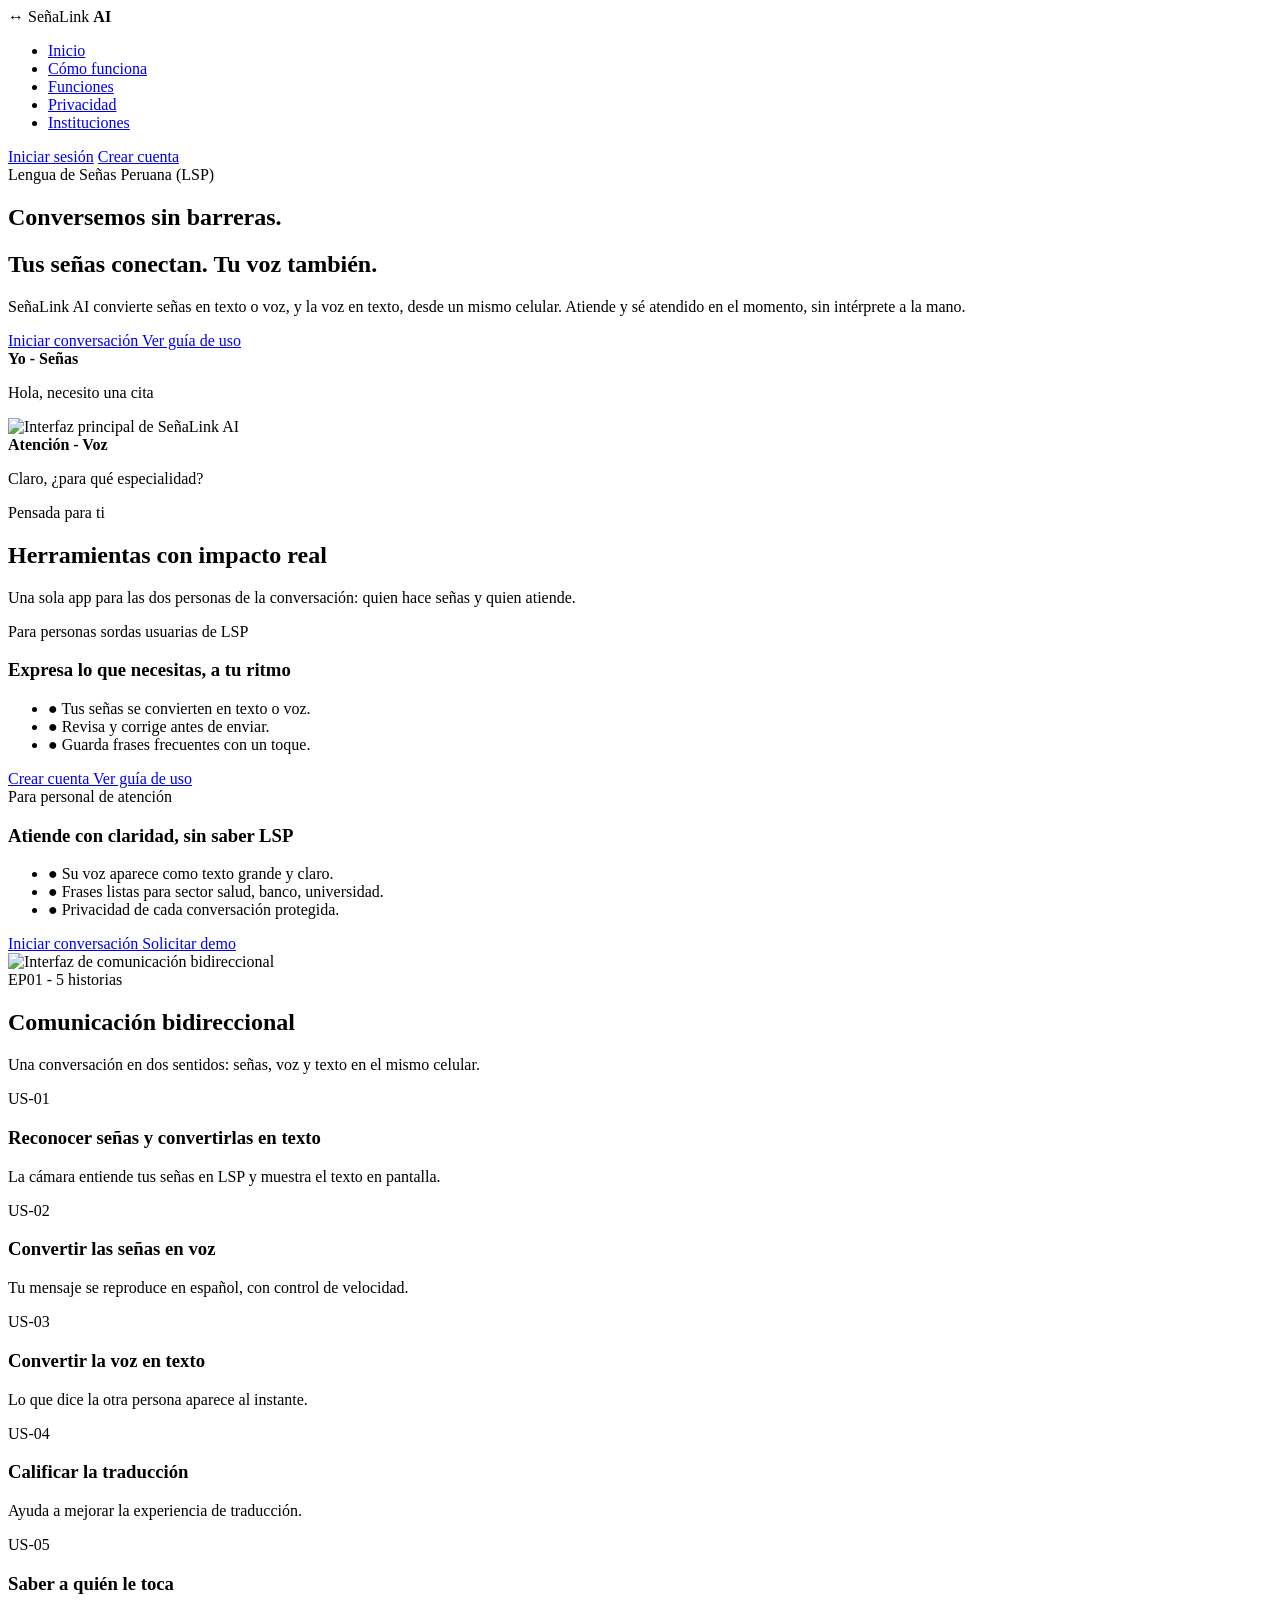
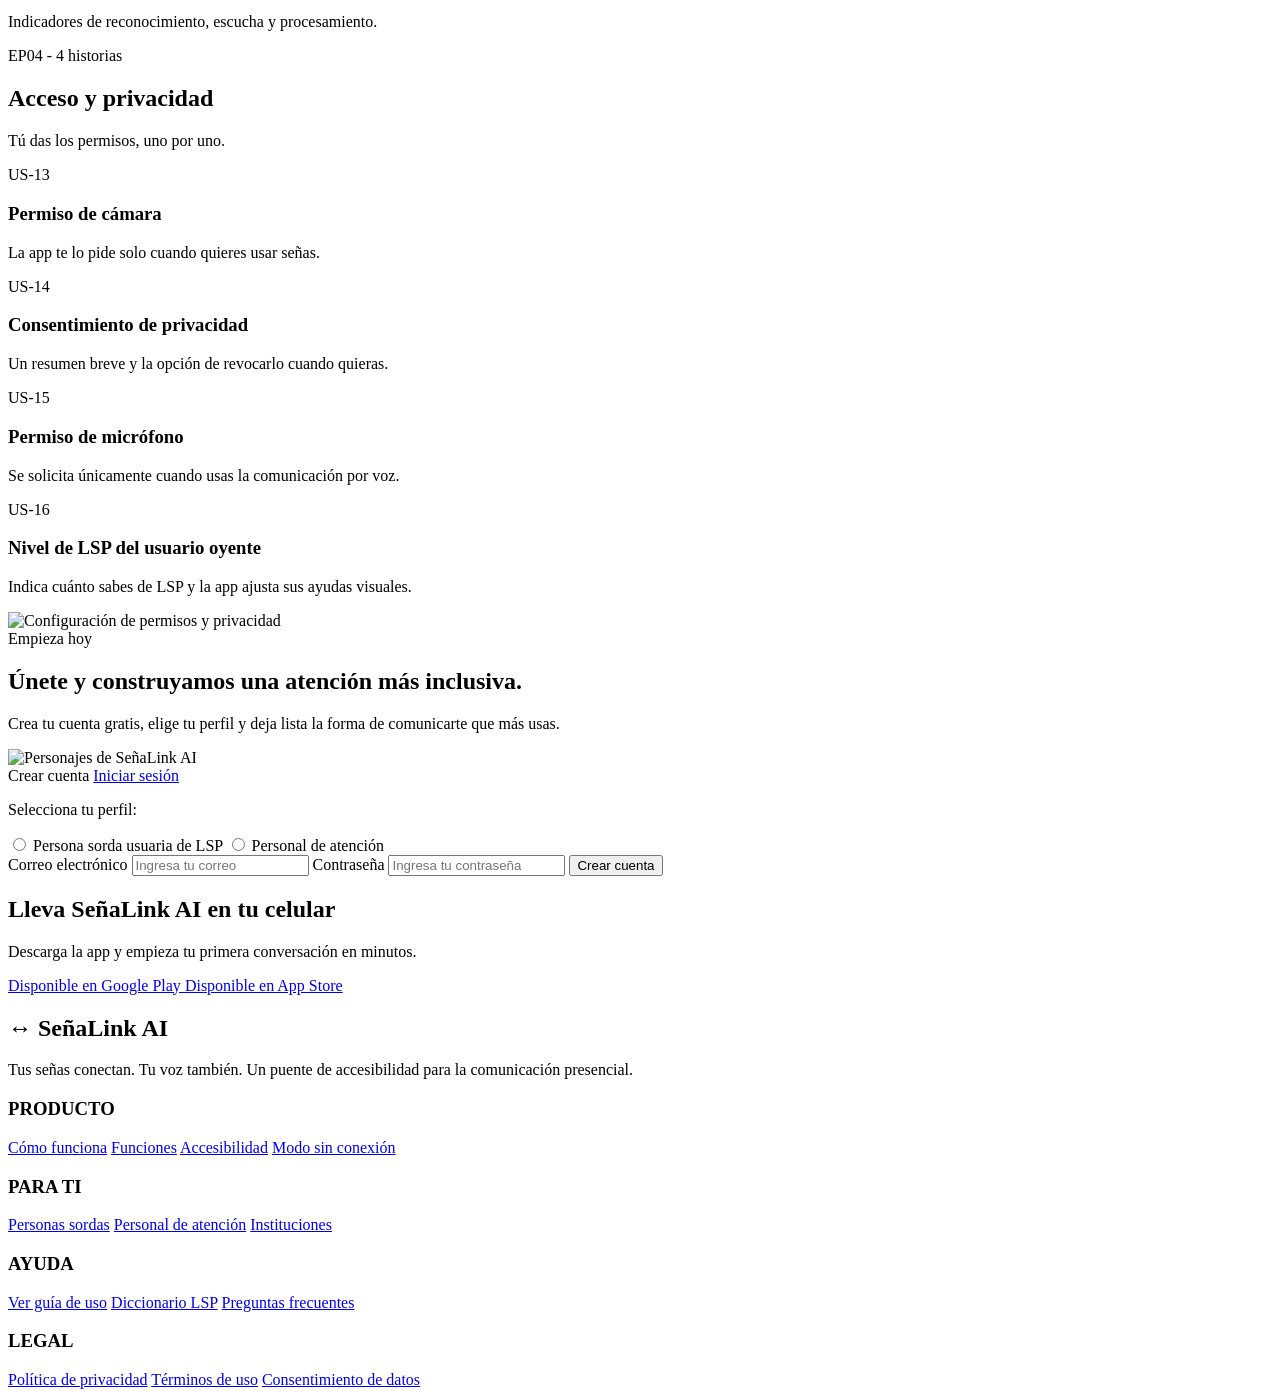
==== public/index.html @ 88b3fde5 "Move index.html to public folder" ====
<!DOCTYPE html>
<html lang="es">

<head>
    <meta charset="UTF-8">
    <meta name="viewport" content="width=device-width, initial-scale=1.0">

    <title>SeñaLink AI</title>

    <link href="https://fonts.googleapis.com/css2?family=Inter:wght@400;500;600;700&family=Roboto:wght@400;500;700&display=swap" rel="stylesheet">
<link rel="stylesheet" href="assets/styles/styles.css">
</head>

<body>

    <!-- NAVEGACION -->
    <header>
        <nav class="navegacion">

            <div class="logo">
                <span>↔</span>
                SeñaLink <strong>AI</strong>
            </div>

            <ul class="menu">
                <li><a href="#inicio">Inicio</a></li>
                <li><a href="#herramientas">Cómo funciona</a></li>
                <li><a href="#funciones">Funciones</a></li>
                <li><a href="#privacidad">Privacidad</a></li>
                <li><a href="#instituciones">Instituciones</a></li>
            </ul>

            <div class="botones-nav">
                <a href="#registro" class="boton boton-borde">Iniciar sesión</a>
                <a href="#registro" class="boton boton-azul">Crear cuenta</a>
            </div>

        </nav>
    </header>


    <!-- SECCION INICIO -->
    <section class="inicio" id="inicio">

        <div class="inicio-texto">

            <span class="etiqueta etiqueta-inicio">
                Lengua de Señas Peruana (LSP)
            </span>

            <h1>Conversemos sin barreras.</h1>

            <h2>Tus señas conectan. Tu voz también.</h2>

            <p>
                SeñaLink AI convierte señas en texto o voz,
                y la voz en texto, desde un mismo celular.
                Atiende y sé atendido en el momento,
                sin intérprete a la mano.
            </p>

            <div class="grupo-botones">
                <a href="#funciones" class="boton boton-blanco">
                    Iniciar conversación
                </a>

                <a href="#herramientas" class="boton boton-transparente">
                    Ver guía de uso
                </a>
            </div>

        </div>


        <div class="inicio-visual">

            <!-- MENSAJE VERDE -->
            <div class="mensaje mensaje-verde">
                <strong>Yo - Señas</strong>
                <p>Hola, necesito una cita</p>
            </div>

            <!-- IMAGEN PRINCIPAL DEL CELULAR -->
            <div class="inicio-imagen">
                <img src="img/Mockup1.png"
                     alt="Interfaz principal de SeñaLink AI"
                     class="imagen-mockup">
            </div>

            <!-- MENSAJE AZUL -->
            <div class="mensaje mensaje-blanco">
                <strong>Atención - Voz</strong>
                <p>Claro, ¿para qué especialidad?</p>
            </div>

        </div>

    </section>


    <!-- SECCION HERRAMIENTAS -->
    <section class="herramientas" id="herramientas">

        <div class="titulo-seccion">

            <span class="etiqueta">Pensada para ti</span>

            <h2>Herramientas con impacto real</h2>

            <p>
                Una sola app para las dos personas de la conversación:
                quien hace señas y quien atiende.
            </p>

        </div>


        <div class="tarjetas-herramientas">

            <div class="tarjeta tarjeta-celeste">

                <span class="texto-pequeno">
                    Para personas sordas usuarias de LSP
                </span>

                <h3>Expresa lo que necesitas, a tu ritmo</h3>

                <ul>
                    <li>● Tus señas se convierten en texto o voz.</li>
                    <li>● Revisa y corrige antes de enviar.</li>
                    <li>● Guarda frases frecuentes con un toque.</li>
                </ul>

                <a href="#registro" class="boton boton-azul">
                    Crear cuenta
                </a>

                <a href="#funciones" class="boton boton-blanco">
                    Ver guía de uso
                </a>

            </div>


            <div class="tarjeta tarjeta-verde">

                <span class="texto-pequeno">
                    Para personal de atención
                </span>

                <h3>Atiende con claridad, sin saber LSP</h3>

                <ul>
                    <li>● Su voz aparece como texto grande y claro.</li>
                    <li>● Frases listas para sector salud, banco, universidad.</li>
                    <li>● Privacidad de cada conversación protegida.</li>
                </ul>

                <a href="#funciones" class="boton boton-verde">
                    Iniciar conversación
                </a>

                <a href="#instituciones" class="boton boton-blanco">
                    Solicitar demo
                </a>

            </div>

        </div>

    </section>


    <!-- SECCION FUNCIONES -->
    <section class="funciones" id="funciones">

        <!-- IMAGEN DEL CELULAR -->
        <div class="funciones-imagen">

            <img src="img/Interfaz2.png"
                 alt="Interfaz de comunicación bidireccional"
                 class="imagen-interfaz">

        </div>


        <div class="funciones-texto">

            <span class="etiqueta">EP01 - 5 historias</span>

            <h2>Comunicación bidireccional</h2>

            <p>
                Una conversación en dos sentidos:
                señas, voz y texto en el mismo celular.
            </p>


            <div class="lista-funciones">

                <div class="funcion">
                    <span>US-01</span>
                    <h3>Reconocer señas y convertirlas en texto</h3>
                    <p>
                        La cámara entiende tus señas en LSP
                        y muestra el texto en pantalla.
                    </p>
                </div>


                <div class="funcion">
                    <span>US-02</span>
                    <h3>Convertir las señas en voz</h3>
                    <p>
                        Tu mensaje se reproduce en español,
                        con control de velocidad.
                    </p>
                </div>


                <div class="funcion">
                    <span>US-03</span>
                    <h3>Convertir la voz en texto</h3>
                    <p>
                        Lo que dice la otra persona
                        aparece al instante.
                    </p>
                </div>


                <div class="funcion">
                    <span>US-04</span>
                    <h3>Calificar la traducción</h3>
                    <p>
                        Ayuda a mejorar la experiencia
                        de traducción.
                    </p>
                </div>


                <div class="funcion">
                    <span>US-05</span>
                    <h3>Saber a quién le toca</h3>
                    <p>
                        Indicadores de reconocimiento,
                        escucha y procesamiento.
                    </p>
                </div>

            </div>

        </div>

    </section>


    <!-- SECCION ACCESO Y PRIVACIDAD -->
    <section class="privacidad" id="privacidad">


        <div class="privacidad-texto">

            <span class="etiqueta">EP04 - 4 historias</span>

            <h2>Acceso y privacidad</h2>

            <p>
                Tú das los permisos, uno por uno.
            </p>


            <div class="lista-funciones">

                <div class="funcion">
                    <span>US-13</span>
                    <h3>Permiso de cámara</h3>
                    <p>
                        La app te lo pide solo cuando
                        quieres usar señas.
                    </p>
                </div>


                <div class="funcion">
                    <span>US-14</span>
                    <h3>Consentimiento de privacidad</h3>
                    <p>
                        Un resumen breve y la opción
                        de revocarlo cuando quieras.
                    </p>
                </div>


                <div class="funcion">
                    <span>US-15</span>
                    <h3>Permiso de micrófono</h3>
                    <p>
                        Se solicita únicamente cuando
                        usas la comunicación por voz.
                    </p>
                </div>


                <div class="funcion">
                    <span>US-16</span>
                    <h3>Nivel de LSP del usuario oyente</h3>
                    <p>
                        Indica cuánto sabes de LSP
                        y la app ajusta sus ayudas visuales.
                    </p>
                </div>

            </div>

        </div>


        <!-- IMAGEN DE ACCESO Y PRIVACIDAD -->
        <div class="privacidad-imagen">

            <img src="img/Configuración.png"
                 alt="Configuración de permisos y privacidad"
                 class="imagen-privacidad">

        </div>

    </section>


    <!-- SECCION REGISTRO -->
    <section class="instituciones" id="instituciones">

        <div class="instituciones-texto">

            <span class="etiqueta etiqueta-inicio">
                Empieza hoy
            </span>

            <h2>Únete y construyamos una atención más inclusiva.</h2>

            <p>
                Crea tu cuenta gratis, elige tu perfil
                y deja lista la forma de comunicarte que más usas.
            </p>

            <img src="img/Jóvenes.png"
                 alt="Personajes de SeñaLink AI">

        </div>


        <div class="registro" id="registro">

            <div class="registro-pestanas">
                <span>Crear cuenta</span>
                <a href="#registro">Iniciar sesión</a>
            </div>

            <p>Selecciona tu perfil:</p>

            <div class="perfiles">

                <label>
                    <input type="radio" name="perfil">
                    Persona sorda usuaria de LSP
                </label>

                <label>
                    <input type="radio" name="perfil">
                    Personal de atención
                </label>

            </div>


            <form>

                <label>Correo electrónico</label>
                <input type="email" placeholder="Ingresa tu correo">

                <label>Contraseña</label>
                <input type="password" placeholder="Ingresa tu contraseña">

                <button type="submit" class="boton boton-verde boton-completo">
                    Crear cuenta
                </button>

            </form>

        </div>

    </section>


    <!-- SECCION DESCARGA -->
    <section class="descarga">

        <div>
            <h2>Lleva SeñaLink AI en tu celular</h2>

            <p>
                Descarga la app y empieza tu primera
                conversación en minutos.
            </p>
        </div>


        <div class="descarga-botones">

            <a href="#" class="boton boton-oscuro">
                Disponible en Google Play
            </a>

            <a href="#" class="boton boton-oscuro">
                Disponible en App Store
            </a>

        </div>

    </section>


    <!-- FOOTER -->
    <footer>

        <div class="footer-logo">

            <h2>↔ SeñaLink AI</h2>

            <p>
                Tus señas conectan. Tu voz también.
                Un puente de accesibilidad para la
                comunicación presencial.
            </p>

        </div>


        <div class="footer-columna">
            <h3>PRODUCTO</h3>
            <a href="#herramientas">Cómo funciona</a>
            <a href="#funciones">Funciones</a>
            <a href="#privacidad">Accesibilidad</a>
            <a href="#funciones">Modo sin conexión</a>
        </div>


        <div class="footer-columna">
            <h3>PARA TI</h3>
            <a href="#herramientas">Personas sordas</a>
            <a href="#instituciones">Personal de atención</a>
            <a href="#instituciones">Instituciones</a>
        </div>


        <div class="footer-columna">
            <h3>AYUDA</h3>
            <a href="#herramientas">Ver guía de uso</a>
            <a href="#privacidad">Diccionario LSP</a>
            <a href="#funciones">Preguntas frecuentes</a>
        </div>


        <div class="footer-columna">
            <h3>LEGAL</h3>
            <a href="#privacidad">Política de privacidad</a>
            <a href="#privacidad">Términos de uso</a>
            <a href="#privacidad">Consentimiento de datos</a>
        </div>

    </footer>

</body>
</html>
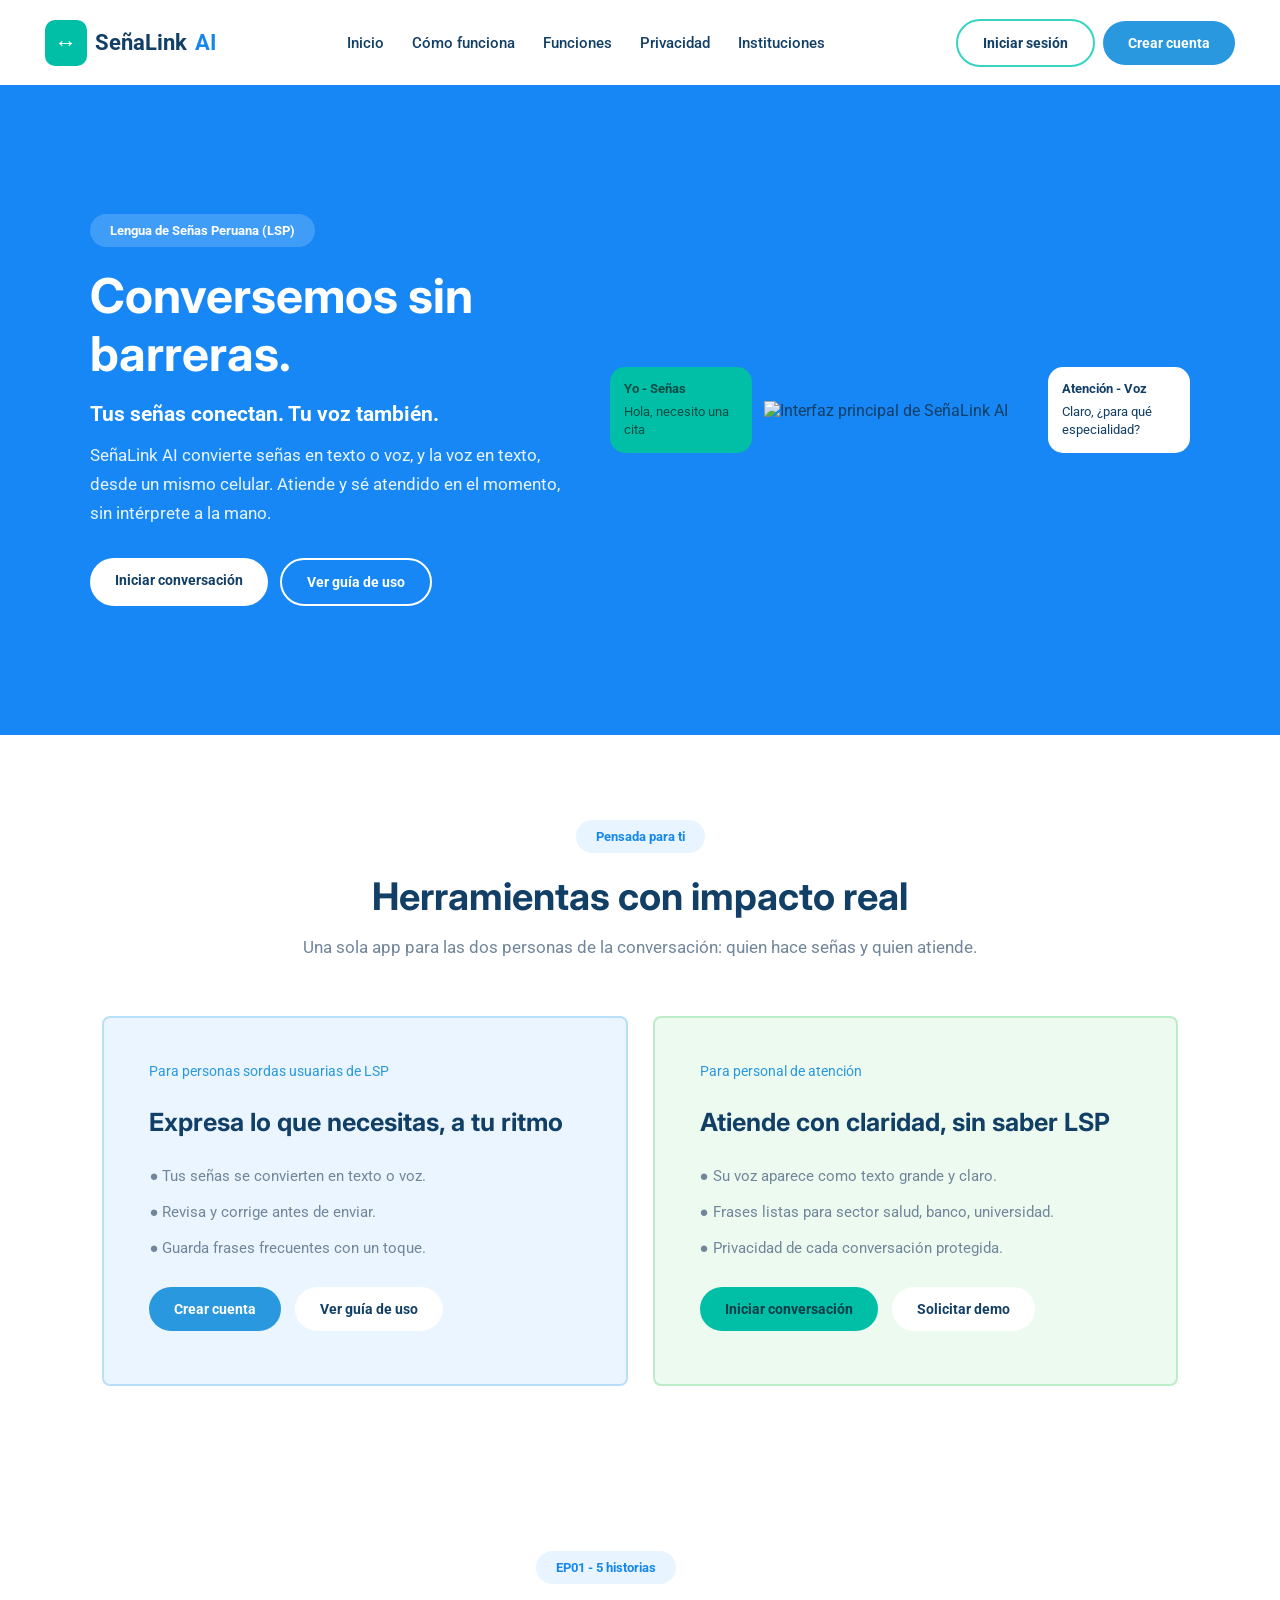
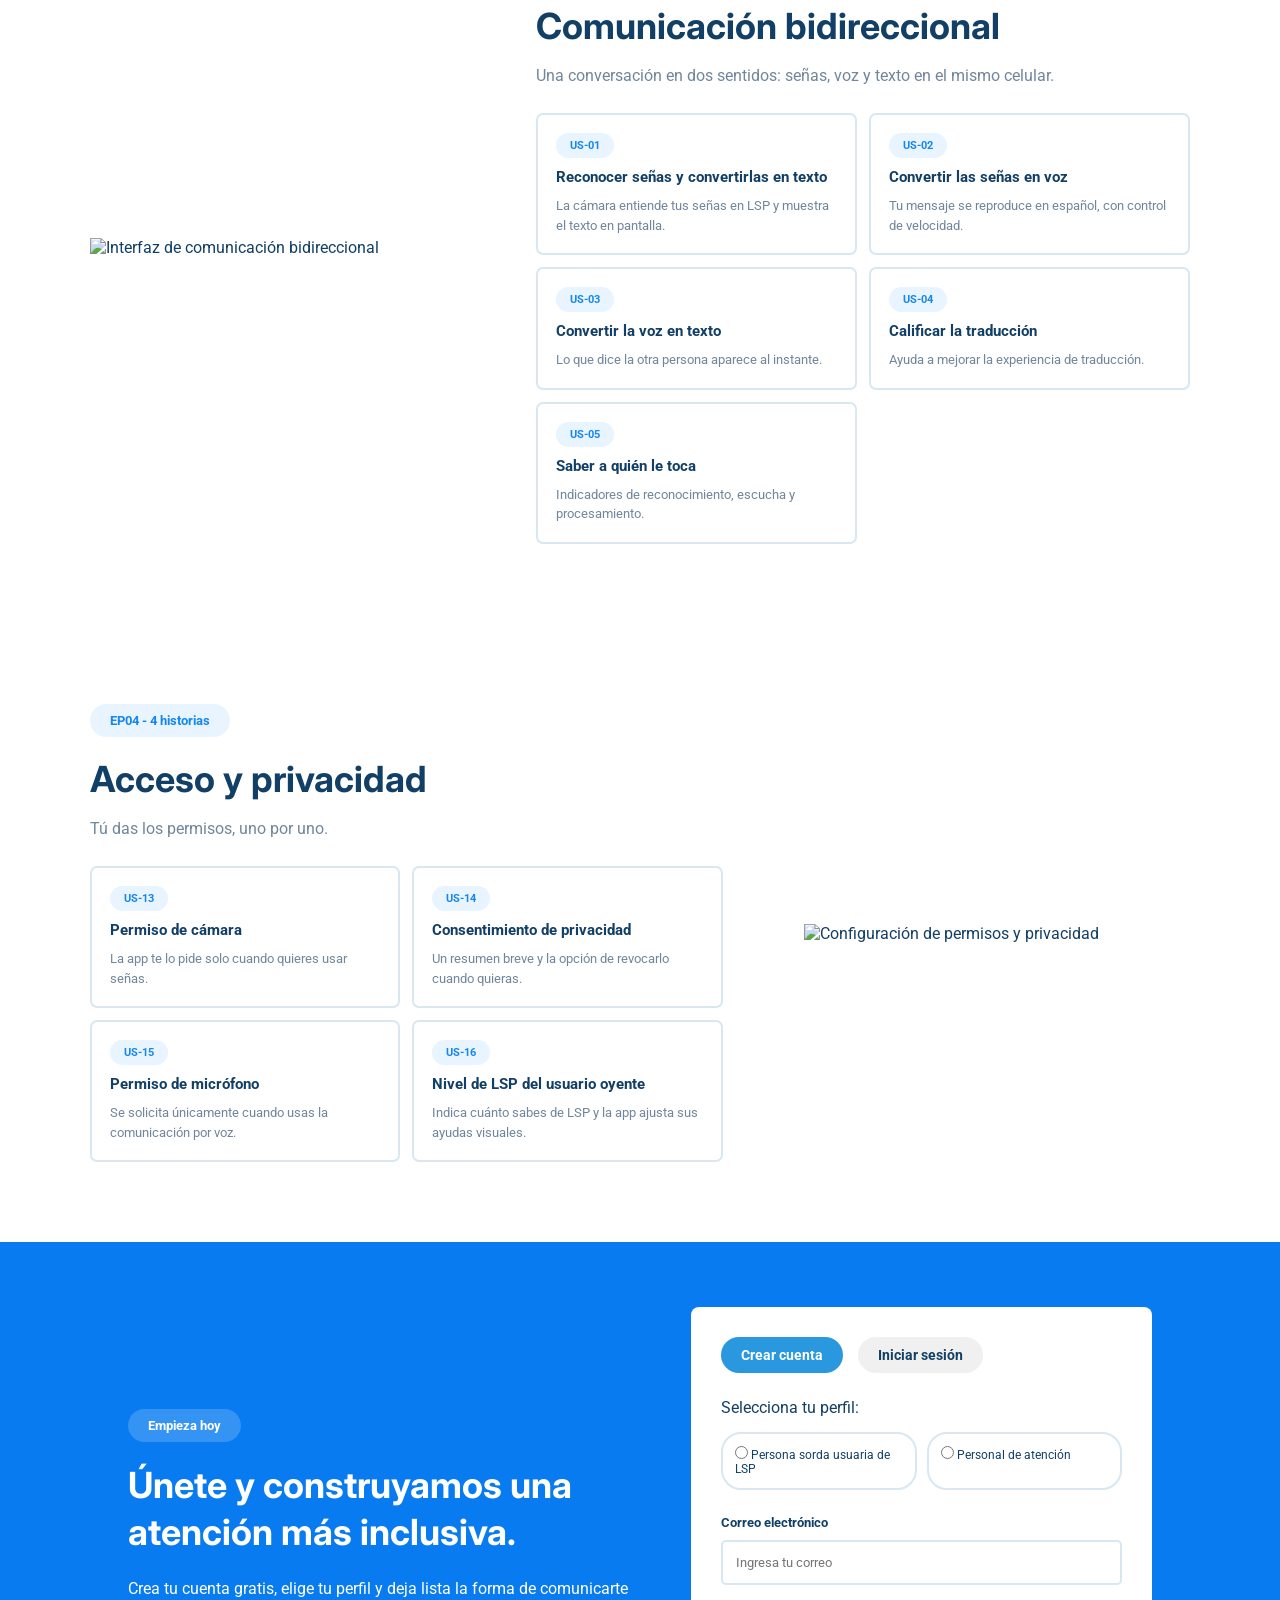
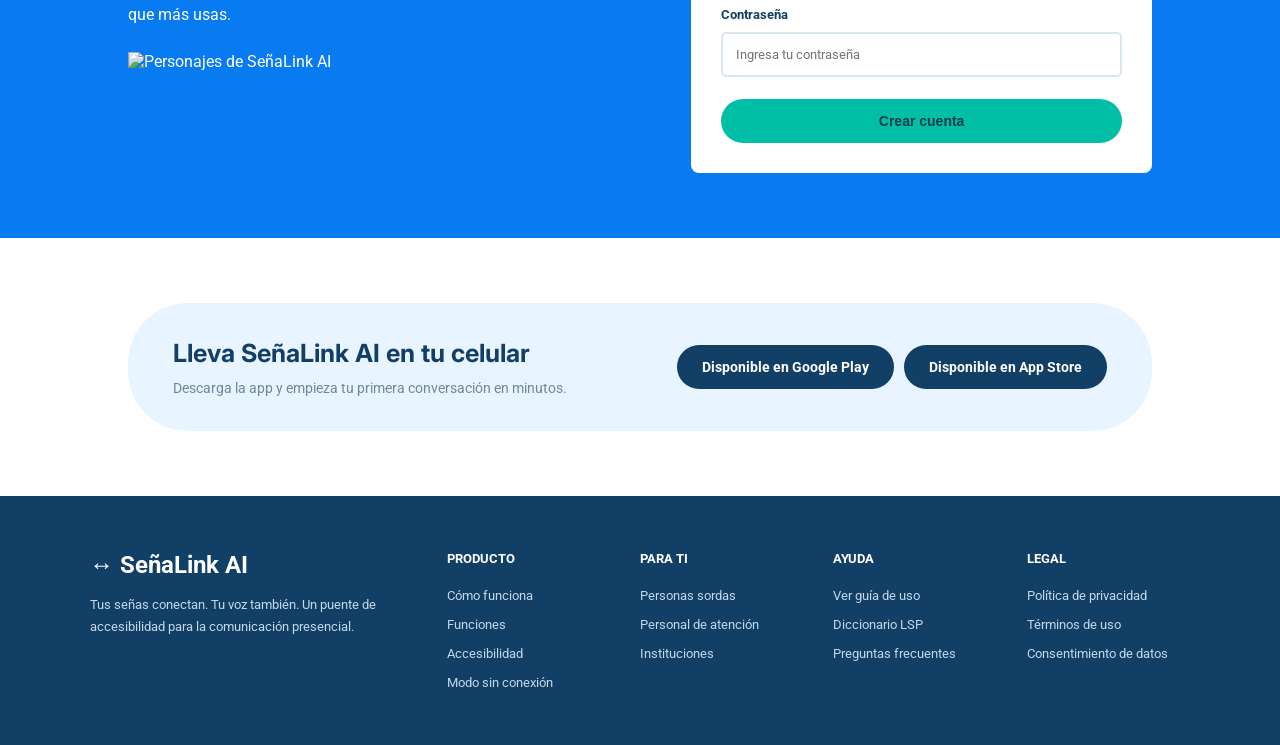
==== commit af00a5c8: "Add script tag for main.js in index.htmlnew" ====
--- a/public/index.html
+++ b/public/index.html
@@ -470,6 +470,6 @@
         </div>
 
     </footer>
-
+<script src="assets/scripts/main.js"></script>
 </body>
 </html>
--- a/public/assets/styles/styles.css
+++ b/public/assets/styles/styles.css
@@ -0,0 +1,929 @@
+
+/* =========================================
+   1. CONFIGURACION GENERAL
+========================================= */
+
+@import url('https://fonts.googleapis.com/css2?family=Inter:wght@400;500;600;700&family=Roboto:wght@400;500;700&display=swap');
+
+* {
+    margin: 0;
+    padding: 0;
+    box-sizing: border-box;
+}
+
+html {
+    scroll-behavior: smooth;
+    scroll-padding-top: 90px;
+}
+
+body {
+    font-family: 'Roboto', sans-serif;
+    color: #123F66;
+    background-color: #FFFFFF;
+}
+
+a {
+    text-decoration: none;
+    color: inherit;
+}
+
+img {
+    max-width: 100%;
+}
+
+
+/* =========================================
+   2. NAVEGACION
+========================================= */
+
+header {
+    width: 100%;
+    background-color: #FFFFFF;
+}
+
+.navegacion {
+    width: 100%;
+    min-height: 85px;
+    padding: 15px 3.5%;
+    display: flex;
+    align-items: center;
+    justify-content: space-between;
+    gap: 20px;
+}
+
+.logo {
+    display: flex;
+    align-items: center;
+    gap: 8px;
+    font-size: 22px;
+    font-weight: 700;
+    white-space: nowrap;
+}
+
+.logo span {
+    background-color: #00BFA6;
+    color: white;
+    padding: 10px;
+    border-radius: 10px;
+}
+
+.logo strong {
+    color: #1687ED;
+}
+
+.menu {
+    display: flex;
+    align-items: center;
+    gap: 28px;
+    list-style: none;
+}
+
+.menu a {
+    font-size: 15px;
+    font-weight: 500;
+    transition: 0.3s;
+}
+
+.menu a:hover {
+    color: #00BFA6;
+}
+
+
+/* =========================================
+   3. BOTONES
+========================================= */
+
+.botones-nav {
+    display: flex;
+    align-items: center;
+    gap: 8px;
+}
+
+.boton {
+    display: inline-block;
+    padding: 14px 25px;
+    border-radius: 30px;
+    font-size: 14px;
+    font-weight: 700;
+    text-align: center;
+    border: none;
+    cursor: pointer;
+    transition: 0.3s;
+}
+
+.boton:hover {
+    transform: translateY(-2px);
+}
+
+.boton-borde {
+    border: 2px solid #36D4C0;
+    color: #123F66;
+}
+
+.boton-azul {
+    background-color: #2998DF;
+    color: white;
+}
+
+.boton-verde {
+    background-color: #00BFA6;
+    color: #073D48;
+}
+
+.boton-blanco {
+    background-color: white;
+    color: #123F66;
+}
+
+.boton-transparente {
+    border: 2px solid white;
+    color: white;
+}
+
+.boton-oscuro {
+    background-color: #123F66;
+    color: white;
+}
+
+.boton-completo {
+    width: 100%;
+}
+
+
+/* =========================================
+   4. SECCION INICIO
+========================================= */
+
+.inicio {
+    width: 100%;
+    min-height: 650px;
+    padding: 70px 7%;
+    background-color: #1687F5;
+    display: flex;
+    align-items: center;
+    justify-content: space-between;
+    gap: 45px;
+    overflow: hidden;
+}
+
+.inicio-texto {
+    width: 45%;
+    color: white;
+}
+
+.etiqueta {
+    display: inline-block;
+    padding: 9px 20px;
+    border-radius: 25px;
+    background-color: #E8F4FF;
+    color: #1687ED;
+    font-size: 13px;
+    font-weight: 700;
+    margin-bottom: 20px;
+}
+
+.etiqueta-inicio {
+    background-color: rgba(255,255,255,0.18);
+    color: white;
+}
+
+.inicio-texto h1 {
+    font-family: 'Inter', sans-serif;
+    font-size: 48px;
+    line-height: 1.2;
+    margin-bottom: 20px;
+}
+
+.inicio-texto h2 {
+    font-size: 21px;
+    margin-bottom: 15px;
+}
+
+.inicio-texto p {
+    font-size: 17px;
+    line-height: 1.7;
+    margin-bottom: 30px;
+    color: #E8F4FF;
+}
+
+.grupo-botones {
+    display: flex;
+    flex-wrap: wrap;
+    gap: 12px;
+}
+
+
+/* =========================================
+   5. IMAGEN PRINCIPAL Y MENSAJES
+========================================= */
+
+.inicio-visual {
+    width: 55%;
+    min-width: 0;
+    display: flex;
+    align-items: center;
+    justify-content: center;
+    gap: 12px;
+    position: relative;
+}
+
+.inicio-imagen {
+    width: 48%;
+    max-width: 300px;
+    min-width: 0;
+    flex-shrink: 1;
+    display: flex;
+    justify-content: center;
+    align-items: center;
+    overflow: hidden;
+}
+
+.imagen-mockup {
+    display: block;
+    width: 100%;
+    height: auto;
+    max-height: 570px;
+    object-fit: contain;
+    object-position: center;
+}
+
+.mensaje {
+    width: 25%;
+    max-width: 155px;
+    min-width: 0;
+    padding: 14px;
+    border-radius: 15px;
+    font-size: 13px;
+    flex-shrink: 1;
+}
+
+.mensaje p {
+    margin-top: 7px;
+    line-height: 1.4;
+}
+
+.mensaje-verde {
+    background-color: #00BFA6;
+    color: #064C45;
+}
+
+.mensaje-blanco {
+    background-color: white;
+    color: #123F66;
+}
+
+
+/* =========================================
+   6. HERRAMIENTAS
+========================================= */
+
+.herramientas {
+    padding: 85px 8%;
+}
+
+.titulo-seccion {
+    text-align: center;
+    max-width: 750px;
+    margin: 0 auto 55px;
+}
+
+.titulo-seccion h2 {
+    font-family: 'Inter', sans-serif;
+    font-size: 38px;
+    margin-bottom: 15px;
+}
+
+.titulo-seccion p {
+    color: #71869B;
+    font-size: 17px;
+    line-height: 1.6;
+}
+
+.tarjetas-herramientas {
+    display: grid;
+    grid-template-columns: repeat(2, 1fr);
+    gap: 25px;
+}
+
+.tarjeta {
+    padding: 45px;
+    border-radius: 8px;
+    border: 2px solid;
+}
+
+.tarjeta-celeste {
+    background-color: #EAF5FF;
+    border-color: #B9DEFA;
+}
+
+.tarjeta-verde {
+    background-color: #ECFAEF;
+    border-color: #BDECC8;
+}
+
+.texto-pequeno {
+    display: block;
+    font-size: 14px;
+    color: #2998DF;
+    margin-bottom: 25px;
+}
+
+.tarjeta h3 {
+    font-family: 'Inter', sans-serif;
+    font-size: 25px;
+    line-height: 1.5;
+    margin-bottom: 25px;
+}
+
+.tarjeta ul {
+    list-style: none;
+    margin-bottom: 30px;
+}
+
+.tarjeta li {
+    margin-bottom: 18px;
+    font-size: 15px;
+    color: #71869B;
+}
+
+.tarjeta .boton {
+    margin-right: 10px;
+    margin-bottom: 8px;
+}
+
+
+/* =========================================
+   7. COMUNICACION BIDIRECCIONAL
+========================================= */
+
+.funciones {
+    padding: 80px 7%;
+    display: flex;
+    align-items: center;
+    justify-content: space-between;
+    gap: 45px;
+}
+
+.funciones-imagen {
+    width: 38%;
+    max-width: 480px;
+    min-width: 0;
+    display: flex;
+    align-items: center;
+    justify-content: center;
+    overflow: hidden;
+    margin: 0 auto;
+}
+
+.imagen-interfaz {
+    display: block;
+    width: 100%;
+    max-width: 400px;
+    max-height: 700px;
+    height: auto;
+    object-fit: contain;
+    object-position: center;
+}
+
+.funciones-texto {
+    width: 62%;
+    min-width: 0;
+}
+
+.funciones-texto h2,
+.privacidad-texto h2 {
+    font-family: 'Inter', sans-serif;
+    font-size: 36px;
+    margin-bottom: 15px;
+}
+
+.funciones-texto > p,
+.privacidad-texto > p {
+    color: #71869B;
+    font-size: 16px;
+    line-height: 1.6;
+    margin-bottom: 25px;
+}
+
+.lista-funciones {
+    display: grid;
+    grid-template-columns: repeat(2, 1fr);
+    gap: 12px;
+}
+
+.funcion {
+    padding: 18px;
+    border: 2px solid #D9E7F0;
+    border-radius: 7px;
+}
+
+.funcion span {
+    display: inline-block;
+    background-color: #E8F4FF;
+    color: #1687ED;
+    padding: 6px 14px;
+    border-radius: 20px;
+    font-size: 11px;
+    font-weight: 700;
+    margin-bottom: 10px;
+}
+
+.funcion h3 {
+    font-size: 15px;
+    margin-bottom: 10px;
+}
+
+.funcion p {
+    font-size: 13px;
+    color: #71869B;
+    line-height: 1.5;
+}
+
+
+/* =========================================
+   8. ACCESO Y PRIVACIDAD
+========================================= */
+
+.privacidad {
+    width: 100%;
+    padding: 80px 7%;
+    display: flex;
+    align-items: center;
+    justify-content: space-between;
+    gap: 45px;
+    background-color: #FFFFFF;
+}
+
+/* DIVISION DEL TEXTO */
+
+.privacidad-texto {
+    width: 60%;
+    min-width: 0;
+}
+
+/* DIVISION DE LA IMAGEN */
+
+.privacidad-imagen {
+    width: 40%;
+    max-width: 450px;
+    min-width: 0;
+    display: flex;
+    align-items: center;
+    justify-content: center;
+    overflow: hidden;
+    margin: 0 auto;
+}
+
+/* IMAGEN DEL CELULAR */
+
+.imagen-privacidad {
+    display: block;
+    width: 100%;
+    max-width: 350px;
+    max-height: 620px;
+    height: auto;
+    object-fit: contain;
+    object-position: center;
+}
+
+
+/* =========================================
+   9. REGISTRO E INSTITUCIONES
+========================================= */
+
+.instituciones {
+    background-color: #087BF0;
+    padding: 65px 10%;
+    display: flex;
+    align-items: center;
+    justify-content: space-between;
+    gap: 50px;
+}
+
+.instituciones-texto {
+    width: 50%;
+    color: white;
+}
+
+.instituciones-texto h2 {
+    font-family: 'Inter', sans-serif;
+    font-size: 36px;
+    line-height: 1.3;
+    margin-bottom: 20px;
+}
+
+.instituciones-texto p {
+    font-size: 16px;
+    line-height: 1.6;
+    margin-bottom: 25px;
+}
+
+.instituciones-texto img {
+    display: block;
+    width: 100%;
+    max-width: 350px;
+    height: auto;
+    object-fit: contain;
+}
+
+.registro {
+    width: 45%;
+    background-color: white;
+    border-radius: 8px;
+    padding: 30px;
+    color: #123F66;
+}
+
+.registro-pestanas {
+    display: flex;
+    gap: 15px;
+    margin-bottom: 25px;
+    font-size: 14px;
+    font-weight: 700;
+}
+
+.registro-pestanas span {
+    background-color: #2998DF;
+    color: white;
+    padding: 10px 20px;
+    border-radius: 20px;
+}
+
+.registro-pestanas a {
+    background-color: #F0F0F0;
+    padding: 10px 20px;
+    border-radius: 20px;
+}
+
+.registro > p {
+    margin-bottom: 15px;
+}
+
+.perfiles {
+    display: flex;
+    gap: 10px;
+    margin-bottom: 25px;
+}
+
+.perfiles label {
+    flex: 1;
+    padding: 12px;
+    border: 2px solid #D9E7F0;
+    border-radius: 20px;
+    font-size: 12px;
+}
+
+.registro form {
+    display: flex;
+    flex-direction: column;
+    gap: 10px;
+}
+
+.registro form label {
+    font-size: 13px;
+    font-weight: 700;
+}
+
+.registro form input {
+    width: 100%;
+    padding: 13px;
+    border: 2px solid #D9E7F0;
+    border-radius: 5px;
+    margin-bottom: 12px;
+    font-family: 'Roboto', sans-serif;
+}
+
+
+/* =========================================
+   10. DESCARGA
+========================================= */
+
+.descarga {
+    margin: 65px auto;
+    width: 80%;
+    padding: 35px 45px;
+    border-radius: 60px;
+    background-color: #E8F4FF;
+    display: flex;
+    align-items: center;
+    justify-content: space-between;
+    gap: 25px;
+}
+
+.descarga h2 {
+    font-family: 'Inter', sans-serif;
+    font-size: 25px;
+    margin-bottom: 12px;
+}
+
+.descarga p {
+    color: #71869B;
+    font-size: 14px;
+}
+
+.descarga-botones {
+    display: flex;
+    gap: 10px;
+    flex-wrap: wrap;
+}
+
+
+/* =========================================
+   11. FOOTER
+========================================= */
+
+footer {
+    background-color: #123F66;
+    color: white;
+    padding: 55px 7%;
+    display: grid;
+    grid-template-columns: 2fr repeat(4, 1fr);
+    gap: 30px;
+}
+
+.footer-logo h2 {
+    margin-bottom: 15px;
+}
+
+.footer-logo p {
+    color: #C4D8E8;
+    font-size: 13px;
+    line-height: 1.7;
+}
+
+.footer-columna {
+    display: flex;
+    flex-direction: column;
+    gap: 14px;
+}
+
+.footer-columna h3 {
+    font-size: 13px;
+    margin-bottom: 8px;
+}
+
+.footer-columna a {
+    font-size: 13px;
+    color: #C4D8E8;
+}
+
+.footer-columna a:hover {
+    color: #36D4C0;
+}
+
+
+/* =========================================
+   12. RESPONSIVE - TABLETS
+========================================= */
+
+@media (max-width: 1000px) {
+
+    .navegacion {
+        flex-wrap: wrap;
+        justify-content: center;
+    }
+
+    .menu {
+        gap: 15px;
+    }
+
+    .inicio {
+        padding: 55px 5%;
+    }
+
+    .inicio-texto h1 {
+        font-size: 38px;
+    }
+
+    .inicio-visual {
+        gap: 8px;
+    }
+
+    .mensaje {
+        padding: 9px;
+        font-size: 11px;
+    }
+
+    .tarjeta {
+        padding: 30px;
+    }
+
+    .funciones,
+    .privacidad {
+        gap: 25px;
+    }
+
+    footer {
+        grid-template-columns: repeat(3, 1fr);
+    }
+
+}
+
+
+/* =========================================
+   13. RESPONSIVE - CELULARES
+========================================= */
+
+@media (max-width: 700px) {
+
+    .navegacion {
+        padding: 15px;
+        gap: 15px;
+    }
+
+    .menu {
+        width: 100%;
+        justify-content: center;
+        flex-wrap: wrap;
+        gap: 15px;
+    }
+
+    .menu a {
+        font-size: 13px;
+    }
+
+    .botones-nav {
+        justify-content: center;
+        width: 100%;
+    }
+
+    .inicio {
+        flex-direction: column;
+        padding: 50px 7%;
+        text-align: center;
+    }
+
+    .inicio-texto {
+        width: 100%;
+    }
+
+    .inicio-texto h1 {
+        font-size: 35px;
+    }
+
+    .grupo-botones {
+        justify-content: center;
+    }
+
+    .inicio-visual {
+        width: 100%;
+        max-width: 500px;
+    }
+
+    .inicio-imagen {
+        width: 55%;
+        max-width: 260px;
+    }
+
+    .imagen-mockup {
+        max-height: 480px;
+    }
+
+    .mensaje {
+        width: 23%;
+        font-size: 10px;
+        padding: 8px;
+    }
+
+    .herramientas {
+        padding: 55px 6%;
+    }
+
+    .titulo-seccion h2 {
+        font-size: 29px;
+    }
+
+    .tarjetas-herramientas {
+        grid-template-columns: 1fr;
+    }
+
+    .tarjeta {
+        padding: 25px;
+    }
+
+    .funciones,
+    .privacidad {
+        flex-direction: column;
+        padding: 55px 6%;
+    }
+
+    .funciones-imagen,
+    .funciones-texto,
+    .privacidad-texto,
+    .privacidad-imagen {
+        width: 100%;
+    }
+
+    .funciones-imagen {
+        max-width: 450px;
+        margin: 0 auto;
+    }
+
+    .imagen-interfaz {
+        max-width: 100%;
+        max-height: 600px;
+    }
+
+    .privacidad-imagen {
+        max-width: 350px;
+        margin: 0 auto;
+    }
+
+    .imagen-privacidad {
+        width: 100%;
+        max-width: 300px;
+        max-height: 550px;
+    }
+
+    .funciones-texto h2,
+    .privacidad-texto h2 {
+        font-size: 29px;
+    }
+
+    .lista-funciones {
+        grid-template-columns: 1fr;
+    }
+
+    .instituciones {
+        flex-direction: column;
+        padding: 50px 6%;
+    }
+
+    .instituciones-texto,
+    .registro {
+        width: 100%;
+    }
+
+    .instituciones-texto h2 {
+        font-size: 30px;
+    }
+
+    .registro {
+        padding: 22px;
+    }
+
+    .descarga {
+        width: 90%;
+        padding: 30px;
+        border-radius: 25px;
+        flex-direction: column;
+        text-align: center;
+    }
+
+    .descarga-botones {
+        justify-content: center;
+    }
+
+    footer {
+        grid-template-columns: repeat(2, 1fr);
+        padding: 40px 7%;
+    }
+
+    .footer-logo {
+        grid-column: span 2;
+    }
+
+}
+
+
+/* =========================================
+   14. RESPONSIVE - CELULARES PEQUEÑOS
+========================================= */
+
+@media (max-width: 400px) {
+
+    .inicio-texto h1 {
+        font-size: 29px;
+    }
+
+    .inicio-visual {
+        gap: 5px;
+    }
+
+    .mensaje {
+        font-size: 9px;
+        padding: 6px;
+    }
+
+    .inicio-imagen {
+        width: 58%;
+    }
+
+    .boton {
+        padding: 12px 17px;
+        font-size: 12px;
+    }
+
+    .perfiles {
+        flex-direction: column;
+    }
+
+    footer {
+        grid-template-columns: 1fr;
+    }
+
+    .footer-logo {
+        grid-column: span 1;
+    }
+
+}
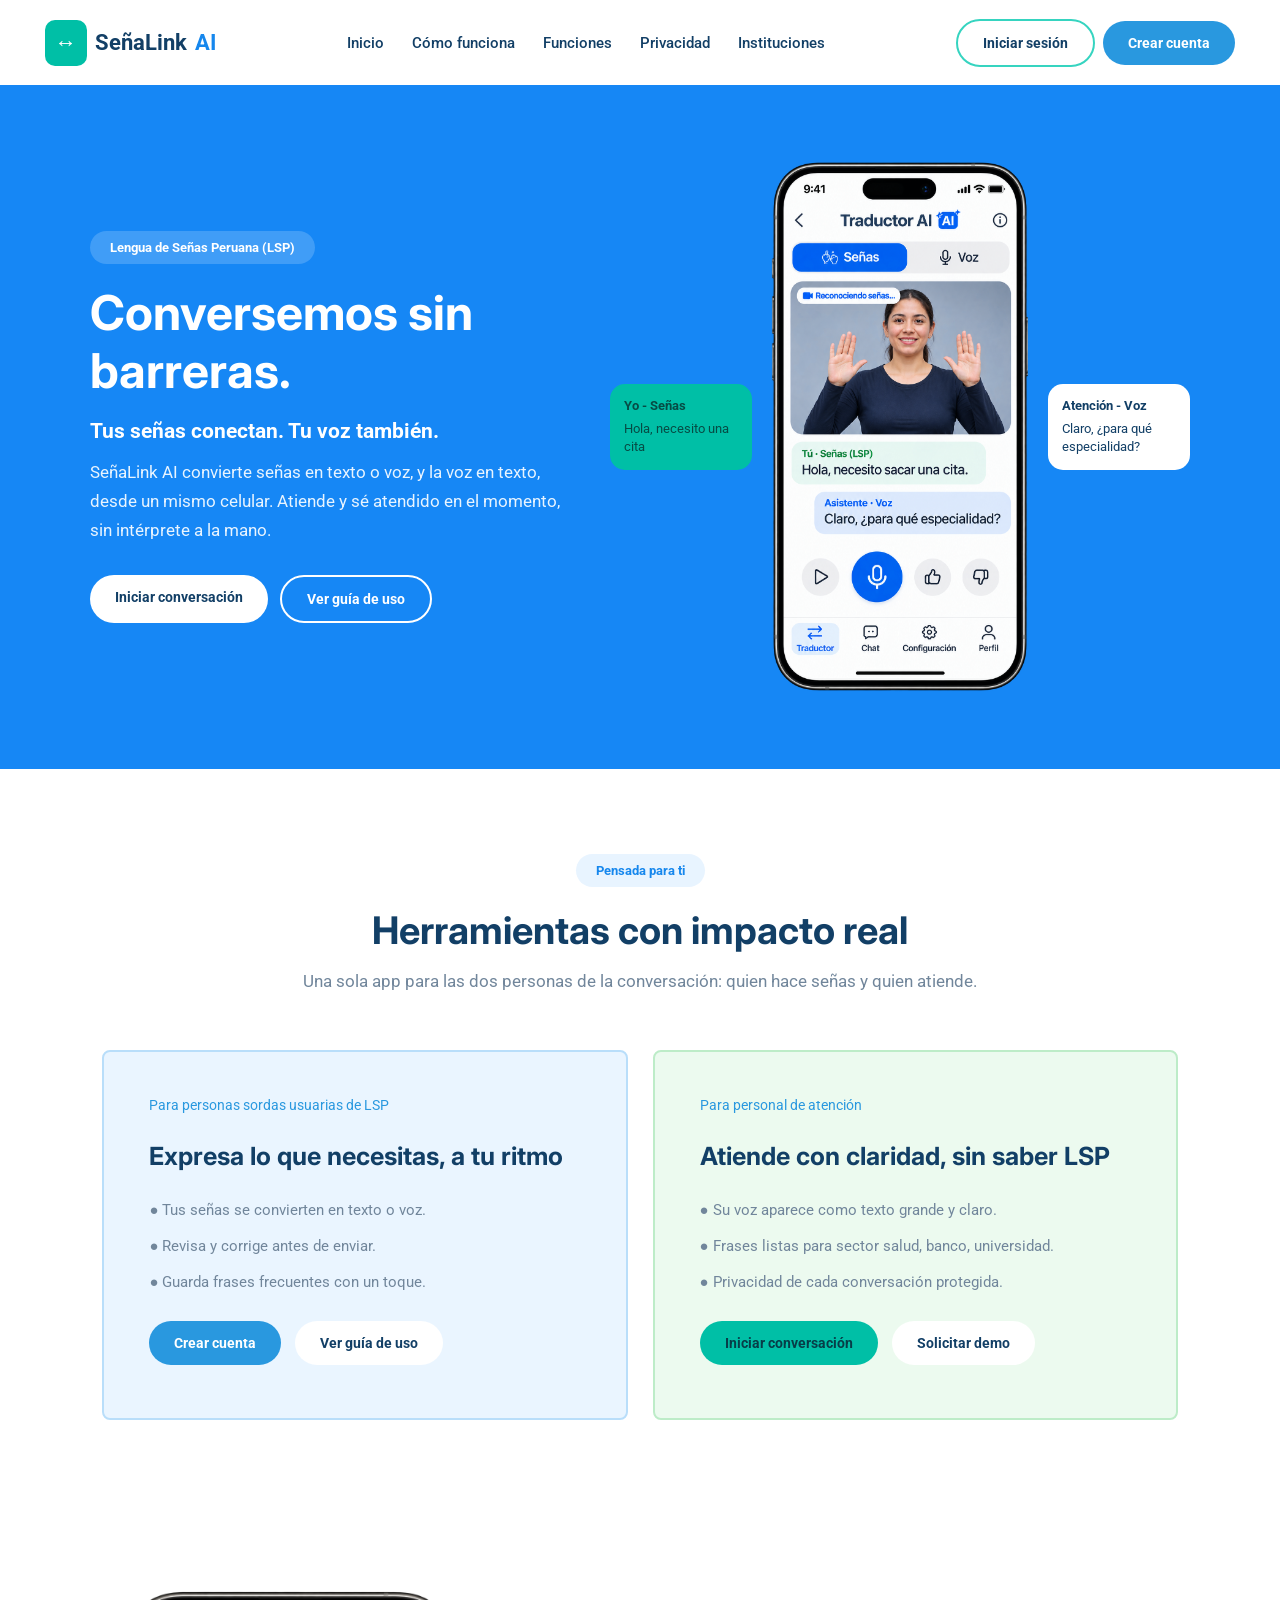
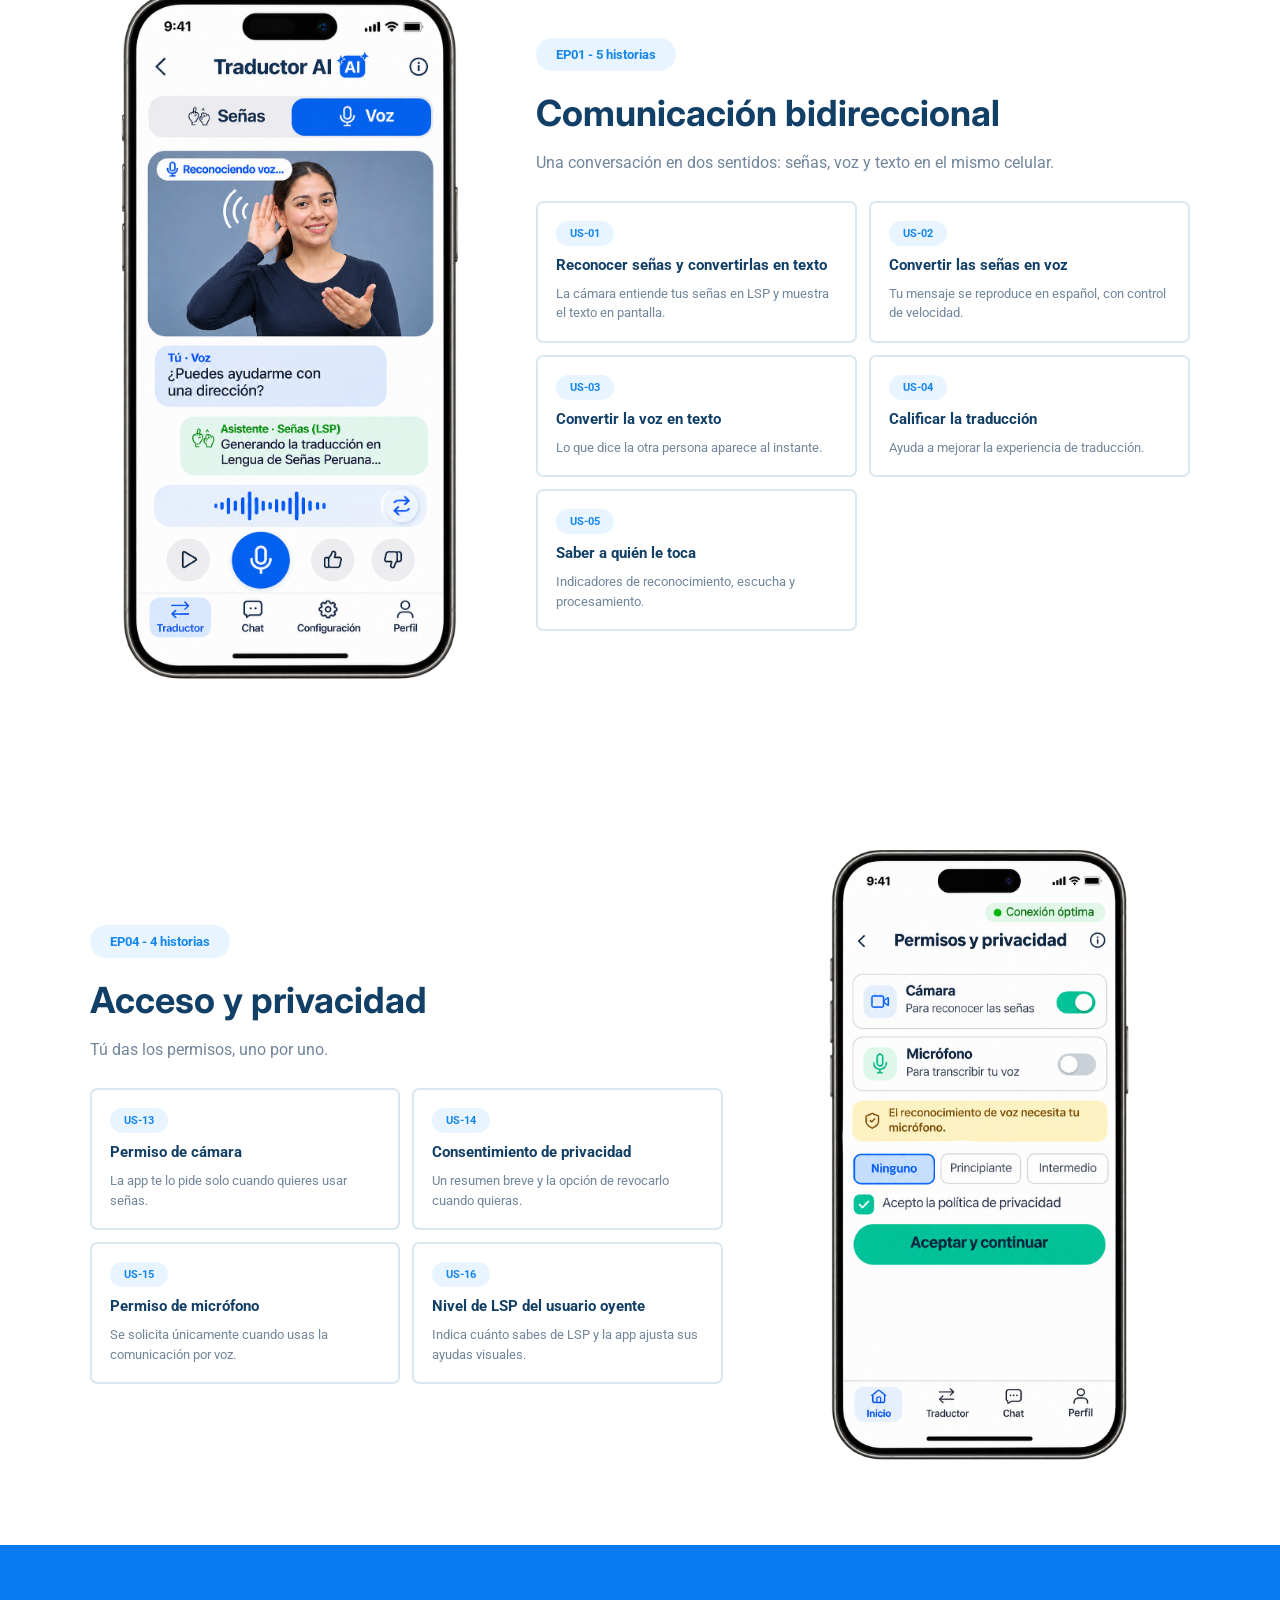
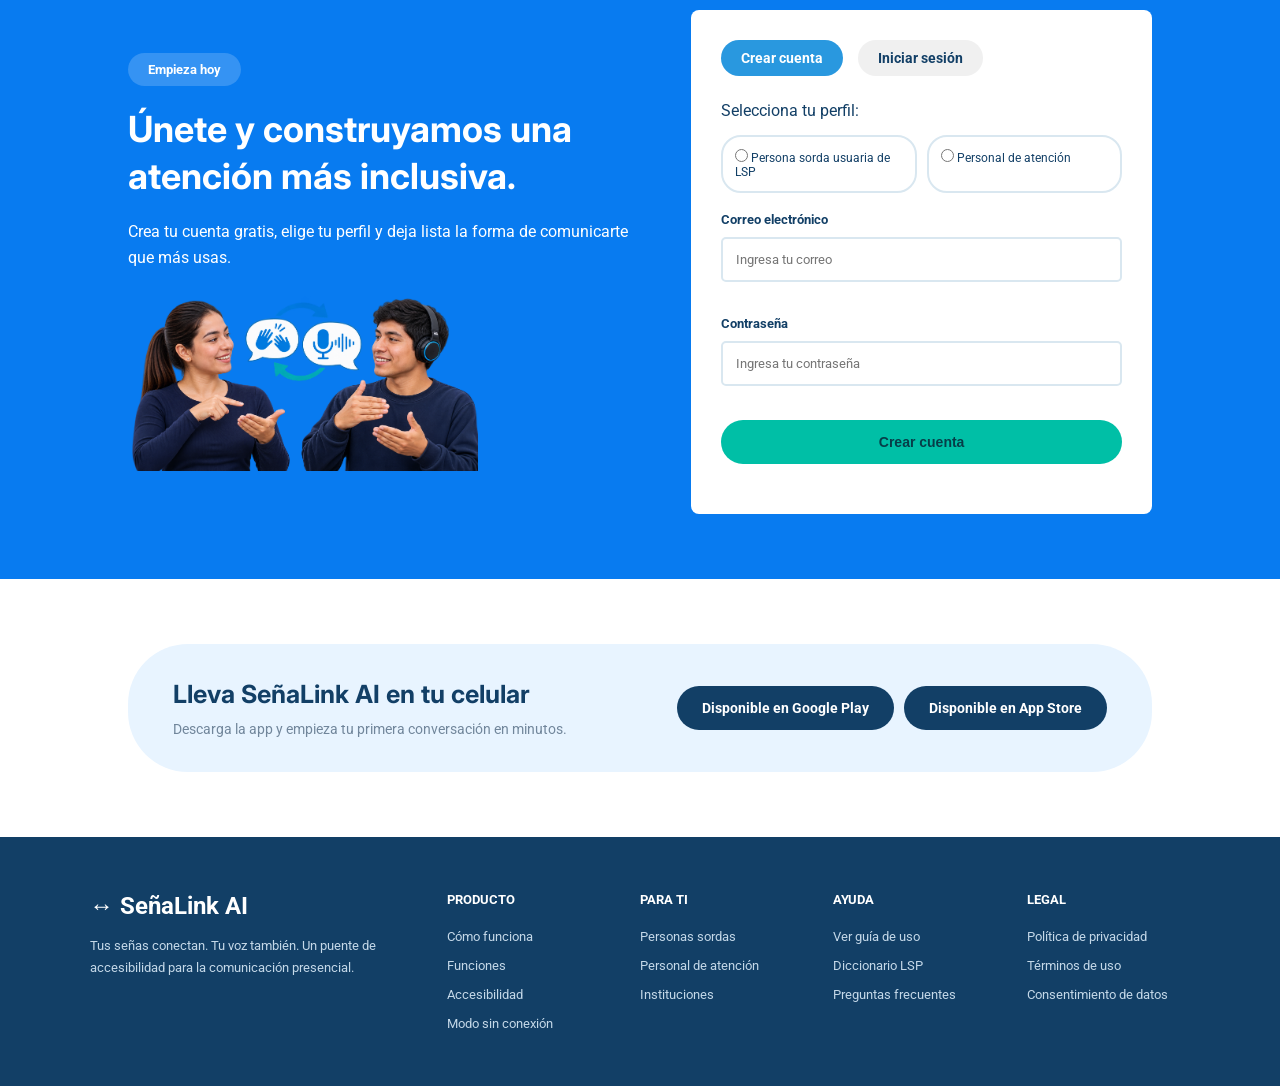
==== commit 48d0d161: "Fix asset paths in index.html" ====
--- a/public/index.html
+++ b/public/index.html
@@ -9,7 +9,8 @@
     <title>SeñaLink AI</title>
 
     <link href="https://fonts.googleapis.com/css2?family=Inter:wght@400;500;600;700&family=Roboto:wght@400;500;700&display=swap" rel="stylesheet">
-<link rel="stylesheet" href="assets/styles/styles.css">
+
+    <link rel="stylesheet" href="assets/styles/styles.css">
 </head>
 
 <body>
@@ -61,6 +62,7 @@
             </p>
 
             <div class="grupo-botones">
+
                 <a href="#funciones" class="boton boton-blanco">
                     Iniciar conversación
                 </a>
@@ -68,6 +70,7 @@
                 <a href="#herramientas" class="boton boton-transparente">
                     Ver guía de uso
                 </a>
+
             </div>
 
         </div>
@@ -83,9 +86,11 @@
 
             <!-- IMAGEN PRINCIPAL DEL CELULAR -->
             <div class="inicio-imagen">
-                <img src="img/Mockup1.png"
+
+                <img src="assets/images/Mockup1.png"
                      alt="Interfaz principal de SeñaLink AI"
                      class="imagen-mockup">
+
             </div>
 
             <!-- MENSAJE AZUL -->
@@ -178,7 +183,7 @@
         <!-- IMAGEN DEL CELULAR -->
         <div class="funciones-imagen">
 
-            <img src="img/Interfaz2.png"
+            <img src="assets/images/Interfaz2.png"
                  alt="Interfaz de comunicación bidireccional"
                  class="imagen-interfaz">
 
@@ -258,7 +263,6 @@
     <!-- SECCION ACCESO Y PRIVACIDAD -->
     <section class="privacidad" id="privacidad">
 
-
         <div class="privacidad-texto">
 
             <span class="etiqueta">EP04 - 4 historias</span>
@@ -319,7 +323,7 @@
         <!-- IMAGEN DE ACCESO Y PRIVACIDAD -->
         <div class="privacidad-imagen">
 
-            <img src="img/Configuración.png"
+            <img src="assets/images/Configuración.png"
                  alt="Configuración de permisos y privacidad"
                  class="imagen-privacidad">
 
@@ -344,7 +348,7 @@
                 y deja lista la forma de comunicarte que más usas.
             </p>
 
-            <img src="img/Jóvenes.png"
+            <img src="assets/images/Jóvenes.png"
                  alt="Personajes de SeñaLink AI">
 
         </div>
@@ -397,12 +401,14 @@
     <section class="descarga">
 
         <div>
+
             <h2>Lleva SeñaLink AI en tu celular</h2>
 
             <p>
                 Descarga la app y empieza tu primera
                 conversación en minutos.
             </p>
+
         </div>
 
 
@@ -438,38 +444,52 @@
 
 
         <div class="footer-columna">
+
             <h3>PRODUCTO</h3>
+
             <a href="#herramientas">Cómo funciona</a>
             <a href="#funciones">Funciones</a>
             <a href="#privacidad">Accesibilidad</a>
             <a href="#funciones">Modo sin conexión</a>
+
         </div>
 
 
         <div class="footer-columna">
+
             <h3>PARA TI</h3>
+
             <a href="#herramientas">Personas sordas</a>
             <a href="#instituciones">Personal de atención</a>
             <a href="#instituciones">Instituciones</a>
+
         </div>
 
 
         <div class="footer-columna">
+
             <h3>AYUDA</h3>
+
             <a href="#herramientas">Ver guía de uso</a>
             <a href="#privacidad">Diccionario LSP</a>
             <a href="#funciones">Preguntas frecuentes</a>
+
         </div>
 
 
         <div class="footer-columna">
+
             <h3>LEGAL</h3>
+
             <a href="#privacidad">Política de privacidad</a>
             <a href="#privacidad">Términos de uso</a>
             <a href="#privacidad">Consentimiento de datos</a>
+
         </div>
 
     </footer>
-<script src="assets/scripts/main.js"></script>
+
+    <script src="assets/scripts/main.js"></script>
+
 </body>
 </html>
